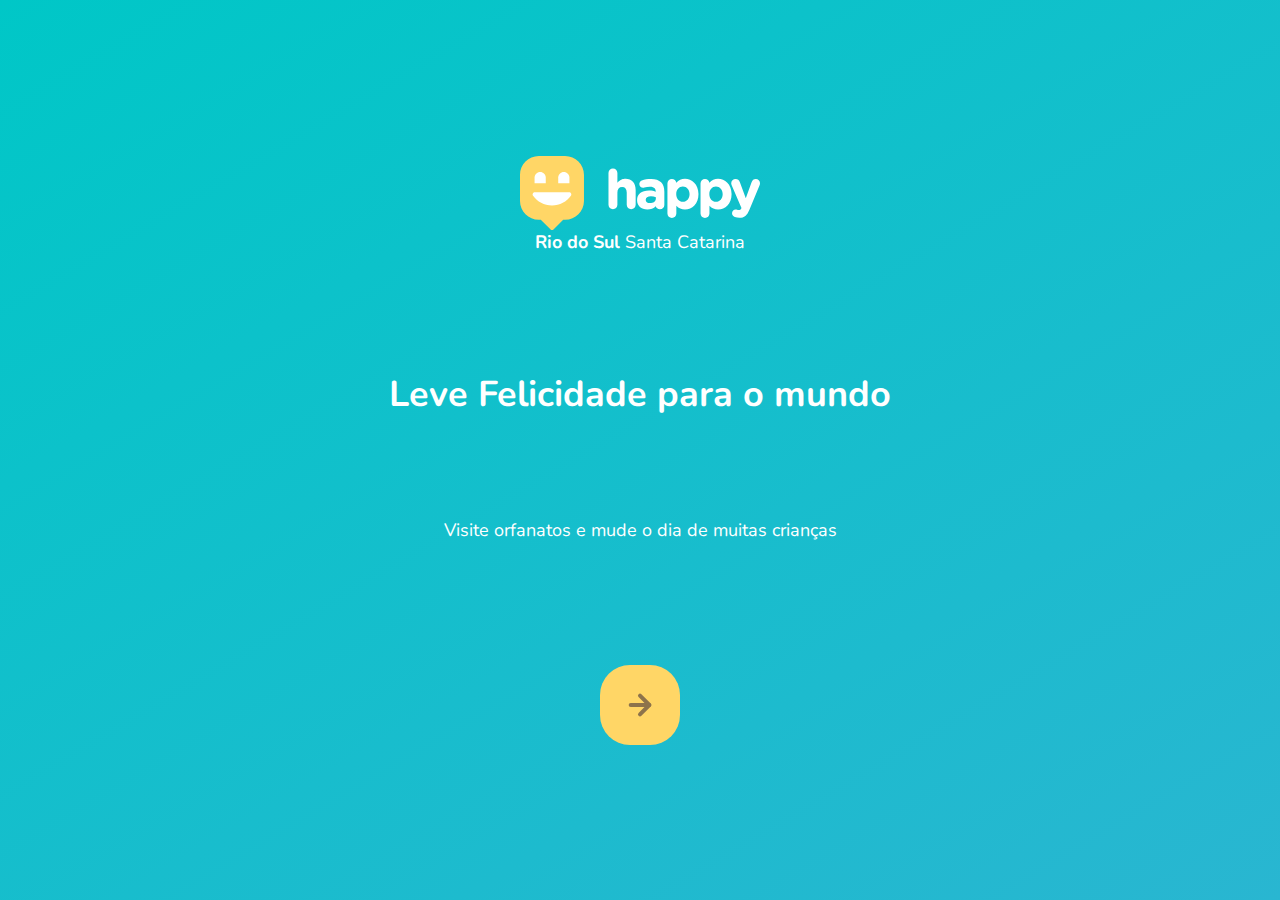
==== index.html @ 4a6d79cf "Lesson 1 - Landing Page | Animations" ====
<!--
    Markup : <tags>
-->

<!DOCTYPE html>
<html lang="pt_BR">

<head>
    <meta charset="UTF-8">
    <meta name="viewport" content="width=device-width, initial-scale=1.0">
    <title>Happy</title>
    <link rel="icon" href="./public/images/logo-icon.png">

    <link href="https://fonts.googleapis.com/css2?family=Nunito:wght@400;600;800&display=swap" rel="stylesheet">

    <link rel="stylesheet" href="./public/CSS/main.css">
    <link rel="stylesheet" href="./public/CSS/animations.css">
    <link rel="stylesheet" href="./public/CSS/main.css">
    <link rel="stylesheet" href="./public/CSS/page-landing.css">
</head>


<body id="body">
    <div id="page-landing">
        <div id="container">
            <header>
                <img class="animate-up" id="logo" src="./public/images/logo.svg" alt="logomarca">

                <div class="location animate-up">

                    <p><strong>Rio do Sul</strong> Santa Catarina</p>
                </div>
            </header>

            <main>
                <h1 class="animate-up">Leve Felicidade para o mundo</h1>
                <section class="visit">
                    <p class="animate-up">Visite orfanatos e mude o dia de muitas crianças</p>
                    <a href="#" title="Visite Orfanatos" class="animate-up">
                        <img src="./public/images/arrow.svg" alt="ir ao mapa">
                    </a>
                </section>
            </main>
        </div>
    </div>
</body>

</html>
---- public/CSS/main.css ----
* {
    margin: 0;
    padding: 0;
}

#body {
    height: 100vh;
    color: white;
}  

:root {
    font-size: 62.5%;
}

body, input, button, textarea {
    /*font-size: 18px;
    line-height: 1;
    font-weight: 400;
    font-family: 'Nunito', sans-serif;*/

    font: 400 1.8rem/1 'Nunito', sans-serif;
}
---- public/CSS/animations.css ----
/* animações */

@keyframes up {
    from {
        opacity: 0;
        transform: translateY(16px);
    }
    to {
        opacity: 1;
        transform: translateY(0);
    }
}

.animate-up {
    animation: up;
    animation-duration: 300ms;
    animation-fill-mode: backwards;
}
---- public/CSS/main.css ----
* {
    margin: 0;
    padding: 0;
}

#body {
    height: 100vh;
    color: white;
}  

:root {
    font-size: 62.5%;
}

body, input, button, textarea {
    /*font-size: 18px;
    line-height: 1;
    font-weight: 400;
    font-family: 'Nunito', sans-serif;*/

    font: 400 1.8rem/1 'Nunito', sans-serif;
}
---- public/CSS/page-landing.css ----
#page-landing {
    background: linear-gradient(329.54deg, #29b6d1 0%, #00c7c7 100%) no-repeat;  /* degradê */
    
    min-height: 100vh;
    text-align: center;

    display: flex;

    align-items: center;

}

#container {
    width: 90%;
    
    margin: auto; /* o top e bot alinham-se graças ao display flex, sozinho o auto não arruma */
}

.location, h1, .visit p {
    height: 16vh;
}

.visit a {
    width: 8rem;
    height: 8rem;
    background: #ffd666;

    border: none;
    border-radius: 3rem;

    display: flex;
    align-items: center;
    justify-content: center;

    margin: auto;
}

.visit a:hover {
    background: #96feff;
}

#logo {
    animation-delay: 50ms;
}
.location {
    animation-delay: 100ms;
}
main h1 {
    animation-delay: 150ms;
}
.visit p {
    animation-delay: 200ms;
}
.visit a {
    animation-delay: 250ms;
    transition: .2s;
}
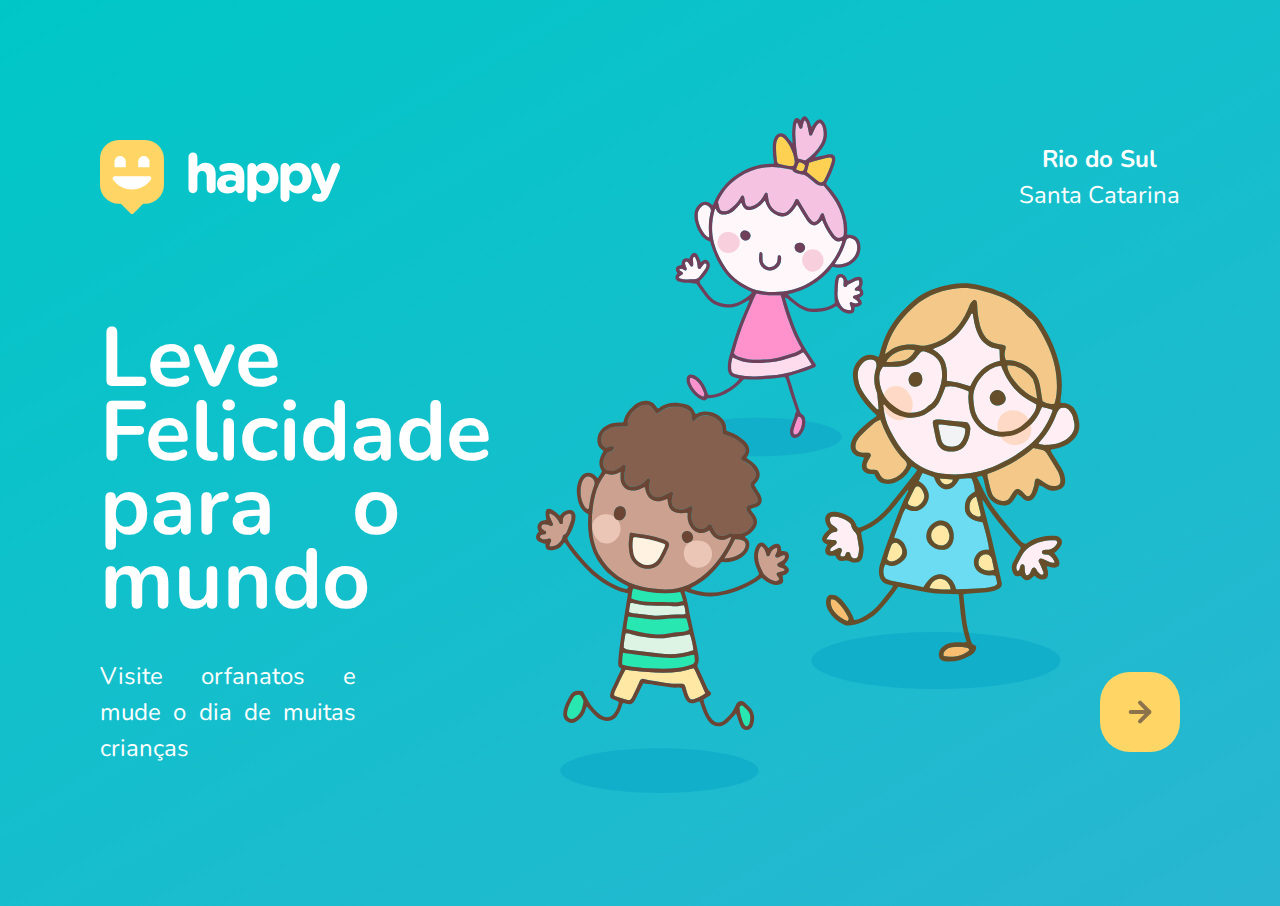
==== commit f646fefc: "Lesson 2 - New Page and file(orphanages)|Line codes formate" ====
--- a/index.html
+++ b/index.html
@@ -6,43 +6,45 @@
 <html lang="pt_BR">
 
 <head>
-    <meta charset="UTF-8">
-    <meta name="viewport" content="width=device-width, initial-scale=1.0">
-    <title>Happy</title>
-    <link rel="icon" href="./public/images/logo-icon.png">
+  <meta charset="UTF-8" />
+  <meta name="viewport" content="width=device-width, initial-scale=1.0" />
+  <title>Happy</title>
+  <link rel="icon" href="./public/images/logo-icon.png" />
 
-    <link href="https://fonts.googleapis.com/css2?family=Nunito:wght@400;600;800&display=swap" rel="stylesheet">
+  <link href="https://fonts.googleapis.com/css2?family=Nunito:wght@400;600;800&display=swap" rel="stylesheet" />
 
-    <link rel="stylesheet" href="./public/CSS/main.css">
-    <link rel="stylesheet" href="./public/CSS/animations.css">
-    <link rel="stylesheet" href="./public/CSS/main.css">
-    <link rel="stylesheet" href="./public/CSS/page-landing.css">
+  <link rel="stylesheet" href="./public/CSS/main.css" />
+  <link rel="stylesheet" href="./public/CSS/animations.css" />
+  <link rel="stylesheet" href="./public/CSS/page-landing.css" />
 </head>
 
+<body id="body">
+  <div id="page-landing">
+    <div id="container">
+      <header>
+        <img class="animate-up" id="logo" src="./public/images/logo.svg" alt="logomarca" />
 
-<body id="body">
-    <div id="page-landing">
-        <div id="container">
-            <header>
-                <img class="animate-up" id="logo" src="./public/images/logo.svg" alt="logomarca">
+        <div class="location animate-up">
+          <p>
+            <strong>Rio do Sul</strong><br />
+            Santa Catarina
+          </p>
+        </div>
+      </header>
 
-                <div class="location animate-up">
-
-                    <p><strong>Rio do Sul</strong> Santa Catarina</p>
-                </div>
-            </header>
-
-            <main>
-                <h1 class="animate-up">Leve Felicidade para o mundo</h1>
-                <section class="visit">
-                    <p class="animate-up">Visite orfanatos e mude o dia de muitas crianças</p>
-                    <a href="#" title="Visite Orfanatos" class="animate-up">
-                        <img src="./public/images/arrow.svg" alt="ir ao mapa">
-                    </a>
-                </section>
-            </main>
-        </div>
+      <main>
+        <h1 class="animate-up">Leve Felicidade para o mundo</h1>
+        <section class="visit">
+          <p class="animate-up">
+            Visite orfanatos e mude o dia de muitas crianças
+          </p>
+          <a href="#" title="Visite Orfanatos" class="animate-up">
+            <img src="./public/images/arrow.svg" alt="ir ao mapa" />
+          </a>
+        </section>
+      </main>
     </div>
+  </div>
 </body>
 
 </html>--- a/public/CSS/main.css
+++ b/public/CSS/main.css
@@ -1,23 +1,28 @@
 * {
-    margin: 0;
-    padding: 0;
+  margin: 0;
+  padding: 0;
+
+  box-sizing: border-box;
 }
 
 #body {
-    height: 100vh;
-    color: white;
-}  
+  height: 100vh;
+  color: white;
+}
 
 :root {
-    font-size: 62.5%;
+  /* para poder funcionar a unidade de medida rem*/
+  font-size: 62.5%;
 }
 
-body, input, button, textarea {
-    /*font-size: 18px;
+body,
+input,
+button,
+textarea {
+  /*font-size: 18px;
     line-height: 1;
     font-weight: 400;
     font-family: 'Nunito', sans-serif;*/
 
-    font: 400 1.8rem/1 'Nunito', sans-serif;
+  font: 400 1.8rem/1 "Nunito", sans-serif;
 }
-
--- a/public/CSS/animations.css
+++ b/public/CSS/animations.css
@@ -1,19 +1,18 @@
-
 /* animações */
 
 @keyframes up {
-    from {
-        opacity: 0;
-        transform: translateY(16px);
-    }
-    to {
-        opacity: 1;
-        transform: translateY(0);
-    }
+  from {
+    opacity: 0;
+    transform: translateY(16px);
+  }
+  to {
+    opacity: 1;
+    transform: translateY(0);
+  }
 }
 
 .animate-up {
-    animation: up;
-    animation-duration: 300ms;
-    animation-fill-mode: backwards;
+  animation: up;
+  animation-duration: 300ms;
+  animation-fill-mode: backwards;
 }
--- a/public/CSS/page-landing.css
+++ b/public/CSS/page-landing.css
@@ -1,58 +1,109 @@
+#page-landing {
+  background: linear-gradient(329.54deg, #29b6d1 0%, #00c7c7 100%) no-repeat; /* degradê */
 
-#page-landing {
-    background: linear-gradient(329.54deg, #29b6d1 0%, #00c7c7 100%) no-repeat;  /* degradê */
-    
-    min-height: 100vh;
-    text-align: center;
+  min-height: 100vh;
+  text-align: center;
 
-    display: flex;
+  display: flex;
 
-    align-items: center;
-
+  align-items: center;
 }
 
 #container {
-    width: 90%;
-    
-    margin: auto; /* o top e bot alinham-se graças ao display flex, sozinho o auto não arruma */
+  width: min(90%, 112rem);
+
+  margin: 10vh auto; /* o top e bot alinham-se graças ao display flex, sozinho o auto não arruma */
 }
 
-.location, h1, .visit p {
-    height: 16vh;
+.location,
+h1,
+.visit p {
+  height: 16vh;
+}
+
+#logo {
+  animation-delay: 50ms;
+}
+
+.location {
+  animation-delay: 100ms;
+  font-size: 2.4rem;
+  line-height: 1.5;
+}
+
+main {
+  text-align: justify;
+}
+main h1 {
+  animation-delay: 150ms;
+  font-size: clamp(4rem, 8vw, 8.4rem);
+}
+
+.visit p {
+  font-size: 2.4rem;
+  line-height: 1.5;
+  width: clamp(20rem, 20vw, 30rem);
+}
+
+.visit {
+  display: flex;
+  align-items: center;
+  justify-content: space-between;
+}
+
+.visit a:hover {
+  background: #96feff;
+}
+
+.visit p {
+  animation-delay: 200ms;
 }
 
 .visit a {
-    width: 8rem;
-    height: 8rem;
-    background: #ffd666;
+  width: 8rem;
+  height: 8rem;
+  background: #ffd666;
 
-    border: none;
-    border-radius: 3rem;
+  border: none;
+  border-radius: 3rem;
 
+  display: flex;
+  align-items: center;
+  justify-content: center;
+
+  margin: initial;
+
+  transition: background 200ms;
+  animation-delay: 250ms;
+}
+
+/* Desktop Version*/
+@media (min-width: 760px) {
+  #container {
+    /* shorthand background: image repeat position / size / */
+    background: url("../images/bg.svg") no-repeat 80% /
+      clamp(30rem, 54vw, 56rem);
+    padding: 5rem 2rem;
+  }
+
+  header {
     display: flex;
     align-items: center;
-    justify-content: center;
+    justify-content: space-between;
+  }
 
-    margin: auto;
+  .location,
+  h1,
+  .visit p {
+    height: initial;
+  }
+
+  main h1 {
+    font-weight: bold;
+    line-height: 0.88;
+
+    margin: clamp(10%, 9vh, 12%) 0 4rem;
+
+    width: min(300px, 80%);
+  }
 }
-
-.visit a:hover {
-    background: #96feff;
-}
-
-#logo {
-    animation-delay: 50ms;
-}
-.location {
-    animation-delay: 100ms;
-}
-main h1 {
-    animation-delay: 150ms;
-}
-.visit p {
-    animation-delay: 200ms;
-}
-.visit a {
-    animation-delay: 250ms;
-    transition: .2s;
-}
